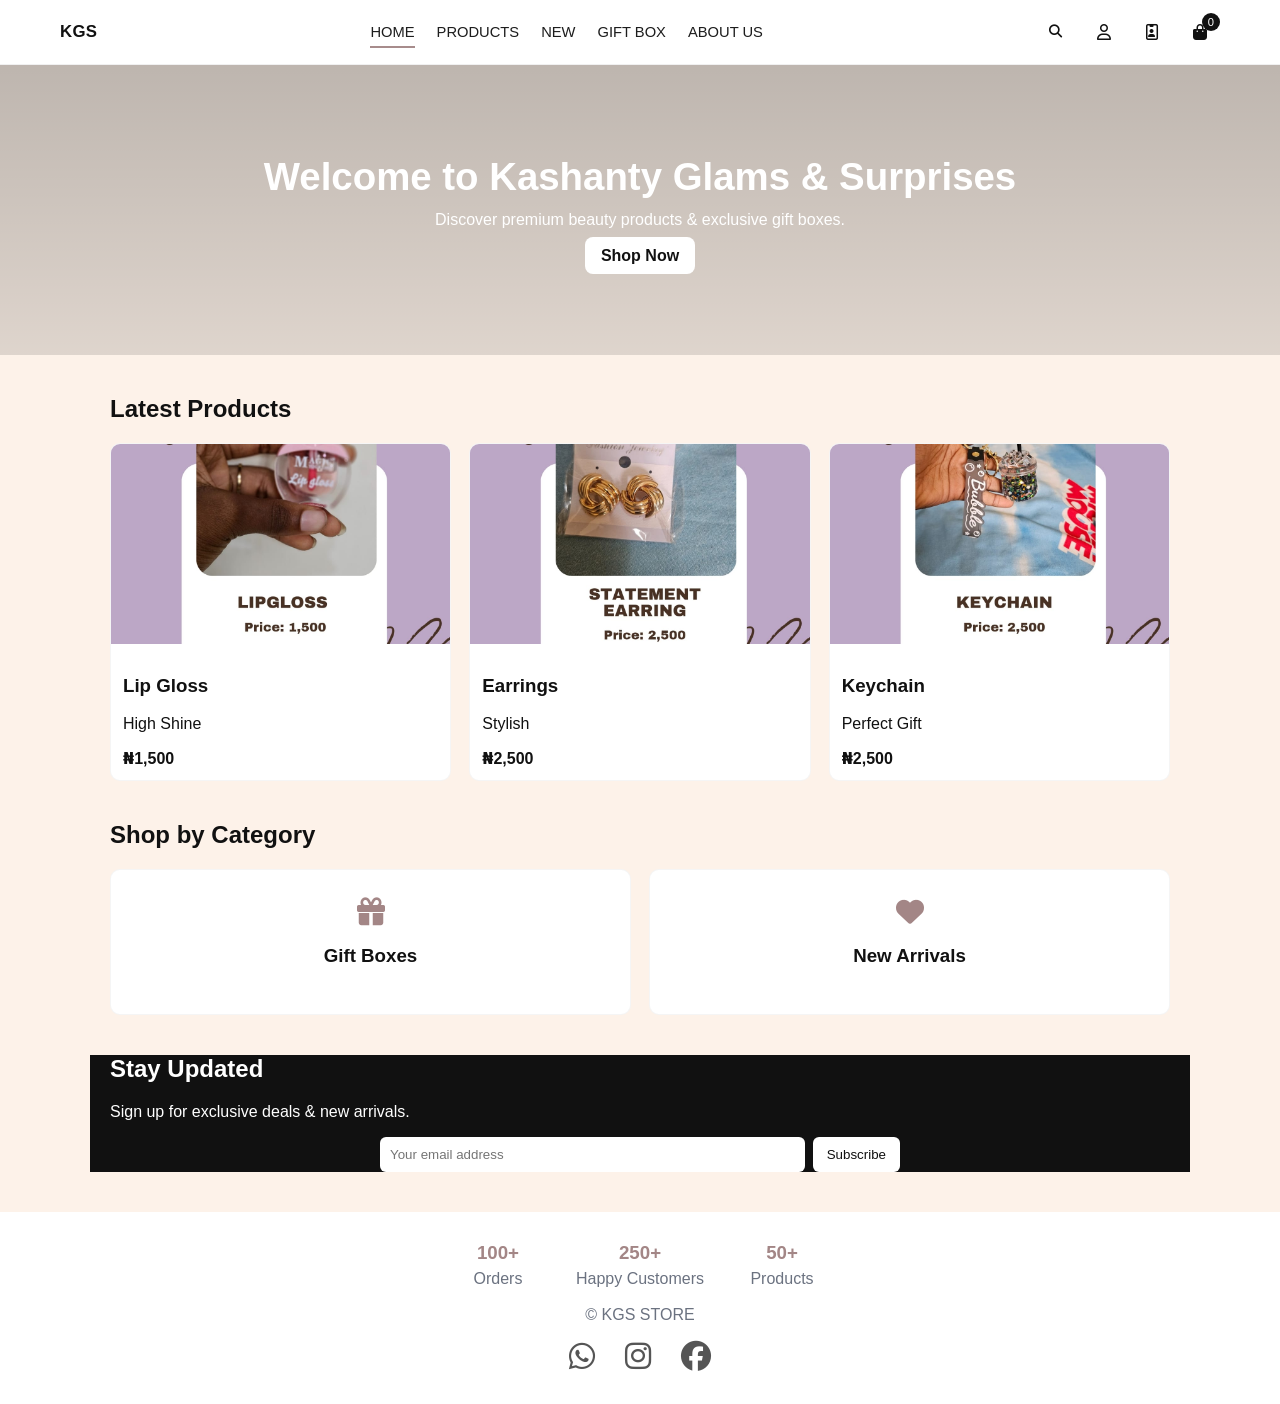
==== index.html @ 32832e86 "first commit" ====
<!DOCTYPE html>
<html lang="en">
<head>
  <meta charset="utf-8" />
  <meta name="viewport" content="width=device-width,initial-scale=1" />
  <title>Kashanty Glams & Surprises</title>

  <!-- Font Awesome -->
  <link rel="stylesheet" href="https://cdnjs.cloudflare.com/ajax/libs/font-awesome/6.5.0/css/all.min.css"/>

  <style>
    :root{
      --nav-h:64px;
      --bg:#fdf2e9;
      --ink:#111;
      --muted:#6b7280;
      --accent:#a38686;
      --drawer-width:320px;
    }

    /* ---------- Base ---------- */
    *{box-sizing:border-box}
    body{margin:0;font-family:Arial,system-ui,-apple-system,"Segoe UI",Roboto,"Helvetica Neue",sans-serif;background:var(--bg);color:var(--ink);-webkit-font-smoothing:antialiased}
    a{color:inherit;text-decoration:none}

    /* ---------- Top Nav ---------- */
    .site-nav{
      position:sticky;top:0;left:0;right:0;
      z-index:1100;
      background:#fff;
      border-bottom:1px solid rgba(0,0,0,0.06);
    }
    .nav-inner{
      max-width:1200px;margin:0 auto;padding:10px 20px;display:flex;align-items:center;justify-content:space-between;gap:12px;height:var(--nav-h);
    }
    .brand{font-weight:700; font-size:1.05rem; letter-spacing:0.02em}
    .primary-nav{display:flex;gap:22px;list-style:none;margin:0;padding:0;align-items:center}
    .primary-nav a{font-size:0.92rem;text-transform:uppercase;opacity:.95;padding:6px 0;border-bottom:2px solid transparent}
    .primary-nav a.is-active{border-bottom-color:var(--accent)}
    .utility{display:flex;align-items:center;gap:8px}

    .icon-btn{width:40px;height:40px;border-radius:10px;display:grid;place-items:center;border:none;background:transparent;cursor:pointer;color:var(--ink)}
    .icon-btn:hover{background:#f3f4f6}

    .cart{position:relative}
    .cart .badge{position:absolute;top:1px;right:0;background:var(--ink);color:#fff;min-width:18px;height:18px;line-height:18px;border-radius:999px;font-size:.7rem;padding:0 5px;text-align:center}

    /* Hide hamburger on desktop, show only mobile */
    .hamburger{display:none}

    /* ---------- Nav search (slide-down) ---------- */
    .nav-search{display:none;border-top:1px solid rgba(0,0,0,0.05);background:#fff}
    .nav-search form{max-width:1100px;margin:0 auto;padding:10px 18px;display:flex;gap:10px;align-items:center}
    .nav-search input{flex:1;height:40px;padding:8px 12px;border:1px solid #e6e6e6;border-radius:8px}
    .nav-search button{width:40px;height:40px;border-radius:8px;border:none;background:#f3f3f3;display:grid;place-items:center}

    /* ---------- Hero & sections (kept simple) ---------- */
    .hero{padding:90px 20px;text-align:center;background:url('https://source.unsplash.com/1600x600/?cosmetics,beauty') center/cover no-repeat;color:#fff;position:relative}
    .hero::after{content:"";position:absolute;inset:0;background:linear-gradient(180deg,rgba(0,0,0,0.25),rgba(0,0,0,0.12))}
    .hero .hero-inner{position:relative;z-index:1;max-width:1100px;margin:0 auto}
    .hero h1{font-size:2.4rem;margin:0 0 12px}
    .hero p{margin:0 0 18px}

    .section{max-width:1100px;margin:40px auto;padding:0 20px}
    .products{display:grid;grid-template-columns:repeat(auto-fit,minmax(220px,1fr));gap:18px}
    .product{background:#fff;border-radius:10px;overflow:hidden;border:1px solid rgba(0,0,0,0.04);text-align:left}
    .product img{width:100%;height:200px;object-fit:cover;display:block}
    .product .info{padding:12px}

    /* ---------- Bottom Nav (mobile) ---------- */
    .bottom-nav{
      position:fixed;left:0;right:0;bottom:0;height:64px;background:#fff;border-top:1px solid rgba(0,0,0,0.06);display:flex;z-index:1000;align-items:center;justify-content:space-around;padding:0 6px
    }
    .bottom-nav .nav-item{flex:1;text-align:center;font-size:12px;color:#444;display:flex;flex-direction:column;align-items:center;justify-content:center;padding:6px 0}
    .bottom-nav .nav-item i{font-size:18px;margin-bottom:4px}

    /* Show bottom nav only on small screens */
    @media(min-width:961px){.bottom-nav{display:none}}

    /* ---------- Category Drawer ---------- */
    .category-drawer{
      position:fixed;top:0;left:0;width:var(--drawer-width);height:100vh;
      background: linear-gradient(180deg,#fff,#f7f6f6);
      box-shadow: 6px 0 30px rgba(0,0,0,0.12);
      transform:translateX(-120%); /* hidden */
      transition:transform .32s cubic-bezier(.2,.9,.25,1);
      z-index:2000;display:flex;flex-direction:column;padding:22px 18px;
      -webkit-overflow-scrolling:touch;
    }
    .category-drawer.active{transform:translateX(0)}
    .category-drawer .drawer-header{display:flex;align-items:center;justify-content:space-between;gap:10px}
    .category-drawer h3{margin:0;font-size:20px;font-weight:700}
    .category-drawer .close-btn{background:transparent;border:none;font-size:22px;cursor:pointer;color:#333}
    .category-drawer hr{border:0;border-top:1px solid rgba(0,0,0,0.06);margin:14px 0}
    .category-drawer ul{list-style:none;padding:0;margin:8px 0;overflow:auto}
    .category-drawer li{margin:2px 0}
    .category-drawer a{display:flex;gap:12px;align-items:center;padding:12px;border-radius:8px;color:#333;font-weight:600}
    .category-drawer a i{width:28px;text-align:center;color:var(--accent)}
    .category-drawer a:hover{background:#f3f3f3}

    /* overlay */
    .overlay{position:fixed;inset:0;background:rgba(0,0,0,0.45);opacity:0;pointer-events:none;transition:opacity .25s;z-index:1900}
    .overlay.active{opacity:1;pointer-events:auto}

    /* when drawer is open prevent body scroll */
    .drawer-open{overflow:hidden;height:100vh}

    /* make drawer hidden on wider screens (we only want it on mobile) */
    @media(min-width:769px){
      .category-drawer{display:none}
      .overlay{display:none}
    }

    /* a bit of polish - large text in drawer on mobile */
    @media(max-width:420px){
      .category-drawer a{font-size:16px;padding:14px}
    }

    /* Hide desktop nav on mobile */
@media (max-width: 768px) {
  .site-nav {
    display: none;
  }

  /* Top Nav */
  .mobile-top-nav {
    display: block;
    background: #fff;
    border-bottom: 1px solid #ddd;
    padding: 10px 15px;
    position: sticky;
    top: 0;
    z-index: 1000;
  }
  .mobile-top-inner {
    display: flex;
    justify-content: space-between;
    align-items: center;
  }
  .mobile-top-nav .brand {
    font-size: 20px;
    font-weight: bold;
    color: #333;
    text-decoration: none;
  }
  .nav-icons {
    display: flex;
    gap: 15px;
  }
  .nav-icons button {
    background: none;
    border: none;
    font-size: 20px;
    cursor: pointer;
  }

  /* Search dropdown */
  .mobile-search {
    display: none;
    padding: 10px;
    border-top: 1px solid #ddd;
    background: #f9f9f9;
  }
  .mobile-search form {
    display: flex;
  }
  .mobile-search input {
    flex: 1;
    padding: 8px;
    border: 1px solid #ccc;
    border-radius: 4px;
  }
  .mobile-search button {
    margin-left: 5px;
    background: #ff4081;
    color: #fff;
    border: none;
    padding: 8px 12px;
    border-radius: 4px;
  }

  /* Menu dropdown */
  .mobile-menu {
    display: none;
    list-style: none;
    padding: 0;
    margin: 0;
    border-top: 1px solid #ddd;
    background: #fff;
  }
  .mobile-menu li {
    border-bottom: 1px solid #eee;
  }
  .mobile-menu li a {
    display: block;
    padding: 12px;
    color: #333;
    text-decoration: none;
  }
  .mobile-menu li a:hover {
    background: #f5f5f5;
  }

  /* Bottom Nav */
  .mobile-bottom-nav {
    display: flex;
    justify-content: space-around;
    align-items: center;
    background: #fff;
    border-top: 1px solid #ddd;
    position: fixed;
    bottom: 0;
    width: 100%;
    padding: 5px 0;
    z-index: 1000;
  }
  .mobile-bottom-nav .nav-item {
    display: flex;
    flex-direction: column;
    align-items: center;
    font-size: 12px;
    text-decoration: none;
    color: #333;
  }
  .mobile-bottom-nav .nav-item i {
    font-size: 18px;
    margin-bottom: 3px;
  }
}

/* Show mobile nav only on small screens */
@media (max-width: 768px) {
  .site-nav { /* your desktop nav class */
    display: none;
  }

  .top-mobile-nav,
  .bottom-mobile-nav {
    display: flex;
  }

  .top-mobile-nav {
    justify-content: space-between;
    align-items: center;
    padding: 10px 15px;
    background: #fff;
    border-bottom: 1px solid #eee;
  }

  .bottom-mobile-nav {
    position: fixed;
    bottom: 0;
    left: 0;
    right: 0;
    background: #fff;
    border-top: 1px solid #eee;
    justify-content: space-around;
    padding: 8px 0;
    z-index: 1000;
  }

  .bottom-mobile-nav a {
    text-align: center;
    flex: 1;
    font-size: 14px;
    color: #333;
  }
}

/* Hide mobile navbar by default */
.mobile-nav {
  display: none;
}

/* Show mobile navbar only on small screens */
@media screen and (max-width: 768px) {
  .mobile-nav {
    display: flex;
    flex-direction: column;
    justify-content: space-between;
    position: fixed;
    top: 0;
    left: 0;
    width: 100%;
    height: auto;
    background: white;
    box-shadow: 0 2px 8px rgba(0,0,0,0.1);
    z-index: 1000;
  }

  .top-bar {
    display: flex;
    align-items: center;
    justify-content: space-between;
    padding: 10px 16px;
    border-bottom: 1px solid #eee;
  }

  .brand {
    font-size: 18px;
    font-weight: bold;
  }

  .bottom-nav {
    display: flex;
    justify-content: space-around;
    padding: 10px 0;
    border-top: 1px solid #eee;
  }

  .bottom-nav a {
    text-decoration: none;
    color: #555;
    font-size: 14px;
  }
}

/* --- FIX: clean mobile vs desktop nav visibility --- */

/* Hide mobile navbars by default (desktop view) */
.mobile-top-nav,
.bottom-nav {
  display: none;
}

/* Show them only on mobile screens */
@media (max-width: 768px) {
  /* Hide the desktop nav entirely */
  .site-nav {
    display: none;
  }

  /* Top mobile nav */
  .mobile-top-nav {
    display: block;
    background: #fff;
    border-bottom: 1px solid #ddd;
    padding: 10px 15px;
    position: sticky;
    top: 0;
    z-index: 1000;
  }

  /* Bottom mobile nav */
  .bottom-nav {
    display: flex;
  }
}

/* Desktop search bar styling */
.search-bar {
  display: flex;
  align-items: center;
  background: #fff;
  border-radius: 25px;
  padding: 5px 10px;
  border: 1px solid #ccc;
  position: relative;
  z-index: 1000; /* ensures it's clickable */
}

.search-bar input {
  flex: 1;
  border: none;
  outline: none;
  padding: 8px;
  font-size: 14px;
}

.search-bar button {
  background: none;
  border: none;
  cursor: pointer;
  color: #555;
  font-size: 16px;
}

.search-bar button:hover {
  color: #000;
}

.footer-social {
  display: flex;
  justify-content: center;
  gap: 30px;
  margin-top: 1rem;
}

.footer-social a {
  color: #555;
  font-size: 30px;
  transition: color 0.3s ease, transform 0.3s ease;
}

.footer-social a:hover {
  color: #ff3333;
  transform: scale(1.2);
}

footer {
  transform: translateY(30px);
  opacity: 0;
  transition: all 0.6s ease-out;
}

footer.visible {
  transform: translateY(0);
  opacity: 1;
}

@media (max-width: 775px) {
  .bottom-nav {
    position: sticky;
    bottom: 0;
    top: auto;
    margin-top: 20px; /* adds some gap above */
  }
}

  </style>
</head>
<body>

  <!-- TOP MOBILE NAV -->
<nav class="mobile-top-nav">
  <div class="mobile-top-inner">
    <!-- Brand -->
    <a href="index.html" class="brand">KGS</a>

    <!-- Icons -->
    <div class="nav-icons">
      <!-- Search -->
      <button id="mobileSearchBtn"><i class="fa-solid fa-magnifying-glass"></i></button>
      <!-- Menu -->
      <button id="mobileMenuBtn"><i class="fa-solid fa-bars"></i></button>
    </div>
  </div>

  <!-- Search dropdown -->
  <div class="mobile-search" id="mobileSearch">
    <form action="product.html" method="get">
      <input type="text" name="q" placeholder="Search products…" />
      <button type="submit"><i class="fa-solid fa-arrow-right"></i></button>
    </form>
  </div>

  <!-- Dropdown Menu -->
  <ul class="mobile-menu" id="mobileMenu">
    <li><a href="product.html">Products</a></li>
    <li><a href="sale.html">Gift Box</a></li>
    <li><a href="new.html">New</a></li>
    <li><a href="contact.html">About Us</a></li>
  </ul>
</nav>


  <!-- TOP NAV -->
  <nav class="site-nav" id="site-nav">
    <div class="nav-inner">
      <a href="index.html" class="brand">KGS</a>

      <ul class="primary-nav" id="primaryNav">
        <li><a href="index.html" class="is-active">Home</a></li>
        <li><a href="product.html">Products</a></li>
        <li><a href="new.html">New</a></li>
        <li><a href="sale.html">Gift Box</a></li>
        <li><a href="contact.html">About Us</a></li>
      </ul>

      <div class="utility">
        <button class="icon-btn" id="searchToggle" aria-label="search"><i class="fa-solid fa-magnifying-glass"></i></button>
        <a href="login.html" class="icon-btn" title="Login"><i class="fa-regular fa-user"></i></a>
        <a href="register.html" class="icon-btn" title="Register"><i class="fa-regular fa-id-badge"></i></a>
        <a href="cart.html" class="icon-btn cart" title="Cart"><i class="fa-solid fa-bag-shopping"></i><span class="badge" id="cart-count">0</span></a>
        <button class="icon-btn hamburger" id="navToggle" aria-label="menu" title="Menu"><span style="display:block;width:18px;height:2px;background:var(--ink);margin:3px 0"></span></button>
      </div>
    </div>

    <!-- slide-down search (kept simple) -->
    <div class="nav-search" id="navSearch">
      <form action="product.html" method="get" class="search-bar">
  <input type="text" name="q" placeholder="Search products..." required>
  <button type="submit"><i class="fa-solid fa-search"></i></button>
</form>
    </div>
  </nav>

  <!-- HERO -->
  <section class="hero">
    <div class="hero-inner">
      <h1>Welcome to Kashanty Glams & Surprises</h1>
      <p>Discover premium beauty products & exclusive gift boxes.</p>
      <a href="product.html" style="background:#fff;color:#111;padding:10px 16px;border-radius:8px;font-weight:700">Shop Now</a>
    </div>
  </section>

  <!-- SIMPLE FEATURE LIST -->
  <section class="section">
    <h2>Latest Products</h2>
    <div class="products">
      <a class="product" href="product.html">
        <img src="lipgloss.jpg" alt="Lipgloss">
        <div class="info"><h3>Lip Gloss</h3><p>High Shine</p><strong>₦1,500</strong></div>
      </a>
      <a class="product" href="product.html">
        <img src="earing.jpg" alt="Earrings">
        <div class="info"><h3>Earrings</h3><p>Stylish</p><strong>₦2,500</strong></div>
      </a>
      <a class="product" href="product.html">
        <img src="keychain.jpg" alt="Keychain">
        <div class="info"><h3>Keychain</h3><p>Perfect Gift</p><strong>₦2,500</strong></div>
      </a>
    </div>
  </section>

  <!-- COLLECTIONS -->
  <section class="section">
    <h2>Shop by Category</h2>
    <div class="collections" style="display:grid;grid-template-columns:repeat(auto-fit,minmax(200px,1fr));gap:18px">
      <a href="sale.html" class="product collection" style="text-align:center;padding:28px 20px">
        <i class="fa-solid fa-gift" style="font-size:28px;color:var(--accent)"></i>
        <h3>Gift Boxes</h3>
      </a>
      <a href="new.html" class="product collection" style="text-align:center;padding:28px 20px">
        <i class="fa-solid fa-heart" style="font-size:28px;color:var(--accent)"></i>
        <h3>New Arrivals</h3>
      </a>
    </div>
  </section>

  <!-- NEWSLETTER -->
  <section class="section newsletter" style="background:#111;color:#fff;">
    <h2>Stay Updated</h2>
    <p>Sign up for exclusive deals & new arrivals.</p>
    <form style="max-width:520px;margin:12px auto 0;display:flex;gap:8px;">
      <input type="email" placeholder="Your email address" style="flex:1;padding:10px;border-radius:6px;border:none" />
      <button type="submit" style="padding:10px 14px;border-radius:6px;background:#fff;color:#111;border:none">Subscribe</button>
    </form>
  </section>

  <!-- STATS / FOOTER -->
  <footer style="padding:30px 20px;text-align:center;background:#fff">
    <div style="max-width:900px;margin:0 auto;display:flex;gap:18px;justify-content:center;flex-wrap:wrap">
      <div style="min-width:120px">
        <h3 style="margin:0;color:var(--accent)">100+</h3>
        <p style="margin:6px 0 0;color:var(--muted)">Orders</p>
      </div>
      <div style="min-width:120px">
        <h3 style="margin:0;color:var(--accent)">250+</h3>
        <p style="margin:6px 0 0;color:var(--muted)">Happy Customers</p>
      </div>
      <div style="min-width:120px">
        <h3 style="margin:0;color:var(--accent)">50+</h3>
        <p style="margin:6px 0 0;color:var(--muted)">Products</p>
      </div>
    </div>
    <p style="color:var(--muted);margin-top:18px">© KGS STORE</p>
    <div class="footer-social">
  <a href="https://wa.me/2347086445140" target="_blank"><i class="fab fa-whatsapp"></i></a>
  <a href="https://www.instagram.com/kashanty_glams_surprises_kgs?igsh=MXFvZnZoZm9qZDl0MQ==" target="_blank"><i class="fab fa-instagram"></i></a>
  <a href="https://www.facebook.com/share/1EzKHHWgAT/" target="_blank"><i class="fab fa-facebook"></i></a>
</div>

  </footer>

  <!-- ========== MOBILE BOTTOM NAV ========== -->
  <nav class="bottom-nav" aria-hidden="false">
    <a href="index.html" class="nav-item"><i class="fa-solid fa-house"></i><span>Shop</span></a>
    <a href="#" id="categoryBtn" class="nav-item"><i class="fa-solid fa-th"></i><span>Categories</span></a>
    <a href="#" id="accountBtn" class="nav-item"><i class="fa-regular fa-user"></i><span>Account</span></a>
    <a href="cart.html" class="nav-item"><i class="fa-solid fa-bag-shopping"></i><span>Cart</span></a>
  </nav>

  <!-- Category Drawer -->
  <div class="category-drawer" id="categoryDrawer" aria-hidden="true">
    <div class="drawer-header">
      <h3>Shop by Category</h3>
      <button id="closeCategory" class="close-btn" aria-label="Close drawer">&times;</button>
    </div>
    <hr />
    <ul>
      <li><a href="product.html"><i class="fa-solid fa-list"></i>All Products</a></li>
      <li><a href="product.html?q=Necklace"><i class="fa-solid fa-gem"></i>Necklace</a></li>
      <li><a href="product.html?q=Earring"><i class="fa-solid fa-ring"></i>Earring</a></li>
      <li><a href="product.html?q=Bracelet"><i class="fa-solid fa-link"></i>Bracelet</a></li>
      <li><a href="product.html?q=Arm Candy"><i class="fa-solid fa-swatchbook"></i>Arm Candy</a></li>
      <li><a href="product.html?q=Lipgloss"><i class="fa-solid fa-droplet"></i>Lipgloss</a></li>
      <li><a href="product.html?q=Lipliner"><i class="fa-solid fa-pen"></i>Lipliner</a></li>
      <li><a href="product.html?q=Keychain"><i class="fa-solid fa-key"></i>Keychain</a></li>
      <li><a href="sale.html"><i class="fa-solid fa-gift"></i>Gift Boxes</a></li>
      <li><a href="new.html"><i class="fa-solid fa-heart"></i>New Arrivals</a></li>
    </ul>
  </div>

  <!-- Overlay -->
  <div class="overlay" id="overlay" aria-hidden="true"></div>
<script>
document.addEventListener("DOMContentLoaded", () => {
  // ====== CATEGORY DRAWER (BOTTOM NAV) ======
  const categoryBtn = document.getElementById("categoryBtn");
  const drawer = document.getElementById("categoryDrawer");
  const closeBtn = document.getElementById("closeCategory");
  const overlay = document.getElementById("overlay");
  const body = document.body;

  function openDrawer() {
    drawer.classList.add("active");
    overlay.classList.add("active");
    drawer.setAttribute("aria-hidden", "false");
    overlay.setAttribute("aria-hidden", "false");
    body.classList.add("drawer-open");
  }
  function closeDrawer() {
    drawer.classList.remove("active");
    overlay.classList.remove("active");
    drawer.setAttribute("aria-hidden", "true");
    overlay.setAttribute("aria-hidden", "true");
    body.classList.remove("drawer-open");
  }

  categoryBtn?.addEventListener("click", (e) => {
    e.preventDefault();
    openDrawer();
  });
  closeBtn?.addEventListener("click", closeDrawer);
  overlay?.addEventListener("click", closeDrawer);
  window.addEventListener("keydown", (ev) => {
    if (ev.key === "Escape") closeDrawer();
  });

  // ====== ACCOUNT BTN ======
  const accountBtn = document.getElementById("accountBtn");
  accountBtn?.addEventListener("click", (e) => {
    e.preventDefault();
    window.location.href = "login.html";
  });

  // ====== MOBILE NAV (TOP) ======
  const searchBtn = document.getElementById("mobileSearchBtn");
  const searchBox = document.getElementById("mobileSearch");
  const menuBtn = document.getElementById("mobileMenuBtn");
  const menu = document.getElementById("mobileMenu");

  searchBtn?.addEventListener("click", () => {
    searchBox.style.display =
      searchBox.style.display === "block" ? "none" : "block";
    menu.style.display = "none";
  });

  menuBtn?.addEventListener("click", () => {
    menu.style.display = menu.style.display === "block" ? "none" : "block";
    searchBox.style.display = "none";
  });

  // ====== DESKTOP SEARCH TOGGLE ======
  const searchToggle = document.getElementById("searchToggle");
  const navSearch = document.getElementById("navSearch");

  if (searchToggle && navSearch) {
    searchToggle.addEventListener("click", () => {
      navSearch.style.display =
        navSearch.style.display === "block" ? "none" : "block";
    });
  }
});
</script>
  </script>
  <script>
document.addEventListener("DOMContentLoaded", () => {
  const footer = document.querySelector("footer");
  const observer = new IntersectionObserver(entries => {
    entries.forEach(entry => {
      if (entry.isIntersecting) {
        footer.classList.add("visible");
      }
    });
  });
  observer.observe(footer);
});
</script>

</body>
</html>
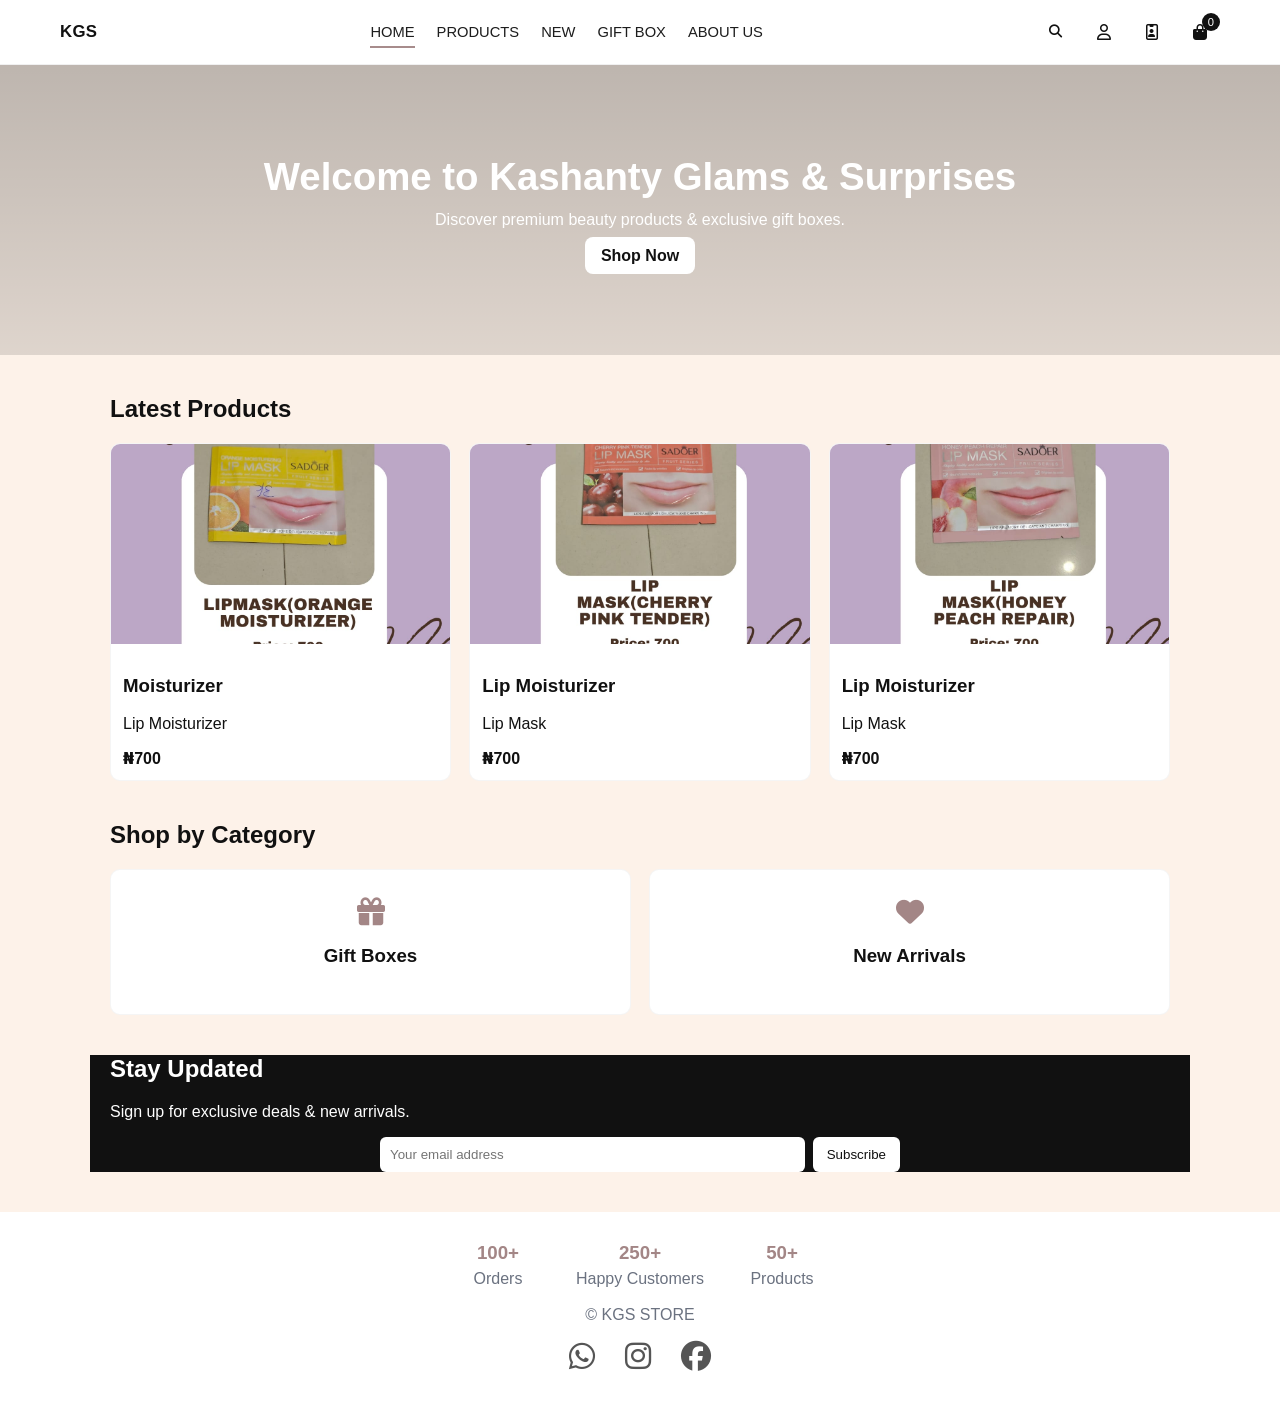
==== commit f7e806ef: "A little change to my product list" ====
--- a/index.html
+++ b/index.html
@@ -4,7 +4,7 @@
   <meta charset="utf-8" />
   <meta name="viewport" content="width=device-width,initial-scale=1" />
   <title>Kashanty Glams & Surprises</title>
-
+<link rel="icon" type="image/png" href="favicon.jpg">
   <!-- Font Awesome -->
   <link rel="stylesheet" href="https://cdnjs.cloudflare.com/ajax/libs/font-awesome/6.5.0/css/all.min.css"/>
 
@@ -499,16 +499,16 @@
     <h2>Latest Products</h2>
     <div class="products">
       <a class="product" href="product.html">
-        <img src="lipgloss.jpg" alt="Lipgloss">
-        <div class="info"><h3>Lip Gloss</h3><p>High Shine</p><strong>₦1,500</strong></div>
+        <img src="34.jpg" alt="Lip Mask">
+        <div class="info"><h3>Moisturizer</h3><p>Lip Moisturizer</p><strong>₦700</strong></div>
       </a>
       <a class="product" href="product.html">
-        <img src="earing.jpg" alt="Earrings">
-        <div class="info"><h3>Earrings</h3><p>Stylish</p><strong>₦2,500</strong></div>
+        <img src="35.jpg" alt="Lip Mask">
+        <div class="info"><h3>Lip Moisturizer</h3><p>Lip Mask</p><strong>₦700</strong></div>
       </a>
       <a class="product" href="product.html">
-        <img src="keychain.jpg" alt="Keychain">
-        <div class="info"><h3>Keychain</h3><p>Perfect Gift</p><strong>₦2,500</strong></div>
+        <img src="36.jpg" alt="Lip Mask">
+        <div class="info"><h3>Lip Moisturizer</h3><p>Lip Mask</p><strong>₦700</strong></div>
       </a>
     </div>
   </section>
